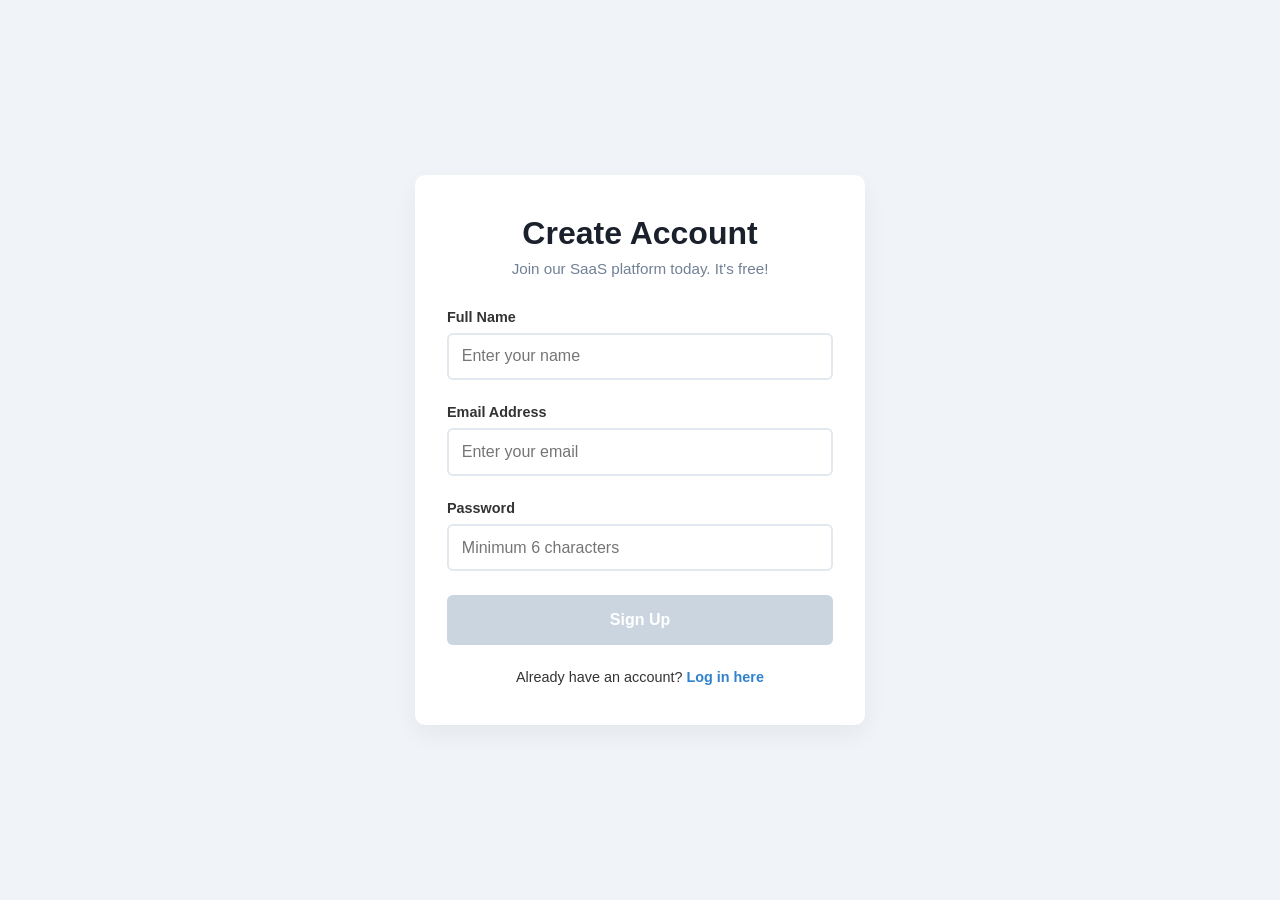
==== singup.html @ b460a63f "first commit" ====
<!DOCTYPE html>
<html lang="en">
<head>
    <meta charset="UTF-8">
    <meta name="viewport" content="width=device-width, initial-scale=1.0">
    <title>SaaS Auth - Login & Signup</title>
    <link rel="stylesheet" href="./Styles/styles.css">
</head>
<body>

    <main class="app-container">
        
        <!-- ================= SIGNUP SECTION ================= -->
        <div id="signup-section">
            <header class="app-header">
                <h1>Create Account</h1>
                <p>Join our SaaS platform today. It's free!</p>
            </header>

            <form id="signup-form" class="form-card">
                <div class="form-control">
                    <label for="signup-name">Full Name</label>
                    <input type="text" id="signup-name" placeholder="Enter your name" autocomplete="off">
                    <small class="error-msg">Error message</small>
                </div>

                <div class="form-control">
                    <label for="signup-email">Email Address</label>
                    <input type="email" id="signup-email" placeholder="Enter your email" autocomplete="off">
                    <small class="error-msg">Error message</small>
                </div>

                <div class="form-control">
                    <label for="signup-password">Password</label>
                    <input type="password" id="signup-password" placeholder="Minimum 6 characters">
                    <small class="error-msg">Error message</small>
                </div>

                <button type="submit" id="signup-btn" disabled>Sign Up</button>
            </form>
            
            <footer class="app-footer">
                <p>Already have an account? <a href="#" id="go-to-login">Log in here</a></p>
            </footer>
        </div>

        <!-- ================= LOGIN SECTION ================= -->
        <div id="login-section" class="hidden">
            <header class="app-header">
                <h1>Welcome Back</h1>
                <p>Log in to your SaaS account</p>
            </header>

            <form id="login-form" class="form-card">
                <div class="form-control">
                    <label for="login-email">Email Address</label>
                    <input type="email" id="login-email" placeholder="Enter your email" autocomplete="off">
                    <small class="error-msg">Error message</small>
                </div>

                <div class="form-control">
                    <label for="login-password">Password</label>
                    <input type="password" id="login-password" placeholder="Enter your password">
                    <small class="error-msg">Error message</small>
                </div>

                <button type="submit" id="login-btn">Log In</button>
            </form>
            
            <footer class="app-footer">
                <p>Don't have an account? <a href="#" id="go-to-signup">Sign up here</a></p>
            </footer>
        </div>

    </main>

    <script src="app.js"></script>
</body>
</html>
---- Styles/styles.css ----
/* --- Base Styles --- */
* {
    box-sizing: border-box;
    margin: 0;
    padding: 0;
    font-family: 'Segoe UI', Tahoma, Geneva, Verdana, sans-serif;
}

body {
    background-color: #f0f4f8;
    display: flex;
    justify-content: center;
    align-items: center;
    min-height: 100vh;
    color: #333;
}

.app-container {
    background: #ffffff;
    width: 100%;
    max-width: 450px;
    border-radius: 10px;
    box-shadow: 0 10px 25px rgba(0,0,0,0.05);
    padding: 2.5rem 2rem;
    overflow: hidden;
}

/* --- Utility Class for Toggling --- */
.hidden {
    display: none !important;
}

/* --- Header --- */
.app-header {
    text-align: center;
    margin-bottom: 2rem;
}

.app-header h1 {
    color: #1a202c;
    margin-bottom: 0.5rem;
}

.app-header p {
    color: #718096;
    font-size: 0.95rem;
}

/* --- Form Styles --- */
.form-control {
    margin-bottom: 1.5rem;
    position: relative;
}

.form-control label {
    display: block;
    margin-bottom: 0.5rem;
    font-weight: 600;
    font-size: 0.9rem;
}

.form-control input {
    width: 100%;
    padding: 0.8rem;
    border: 2px solid #e2e8f0;
    border-radius: 6px;
    font-size: 1rem;
    transition: border-color 0.3s;
    outline: none;
}

.form-control input:focus {
    border-color: #3182ce;
}

/* --- Validation States (Error & Success) --- */
.form-control.error input {
    border-color: #e53e3e; /* Red */
}

.form-control.success input {
    border-color: #38a169; /* Green */
}

.form-control .error-msg {
    color: #e53e3e;
    font-size: 0.8rem;
    margin-top: 0.4rem;
    display: none;
}

.form-control.error .error-msg {
    display: block;
}

/* --- Buttons --- */
button {
    width: 100%;
    padding: 1rem;
    background: #3182ce;
    color: white;
    border: none;
    border-radius: 6px;
    font-size: 1rem;
    font-weight: bold;
    cursor: pointer;
    transition: background 0.3s;
}

button:hover:not(:disabled) {
    background: #2b6cb0;
}

button:disabled {
    background: #cbd5e0;
    cursor: not-allowed;
}

/* --- Footer Toggle Links --- */
.app-footer {
    margin-top: 1.5rem;
    text-align: center;
    font-size: 0.9rem;
}

.app-footer a {
    color: #3182ce;
    text-decoration: none;
    font-weight: bold;
}

.app-footer a:hover {
    text-decoration: underline;
}
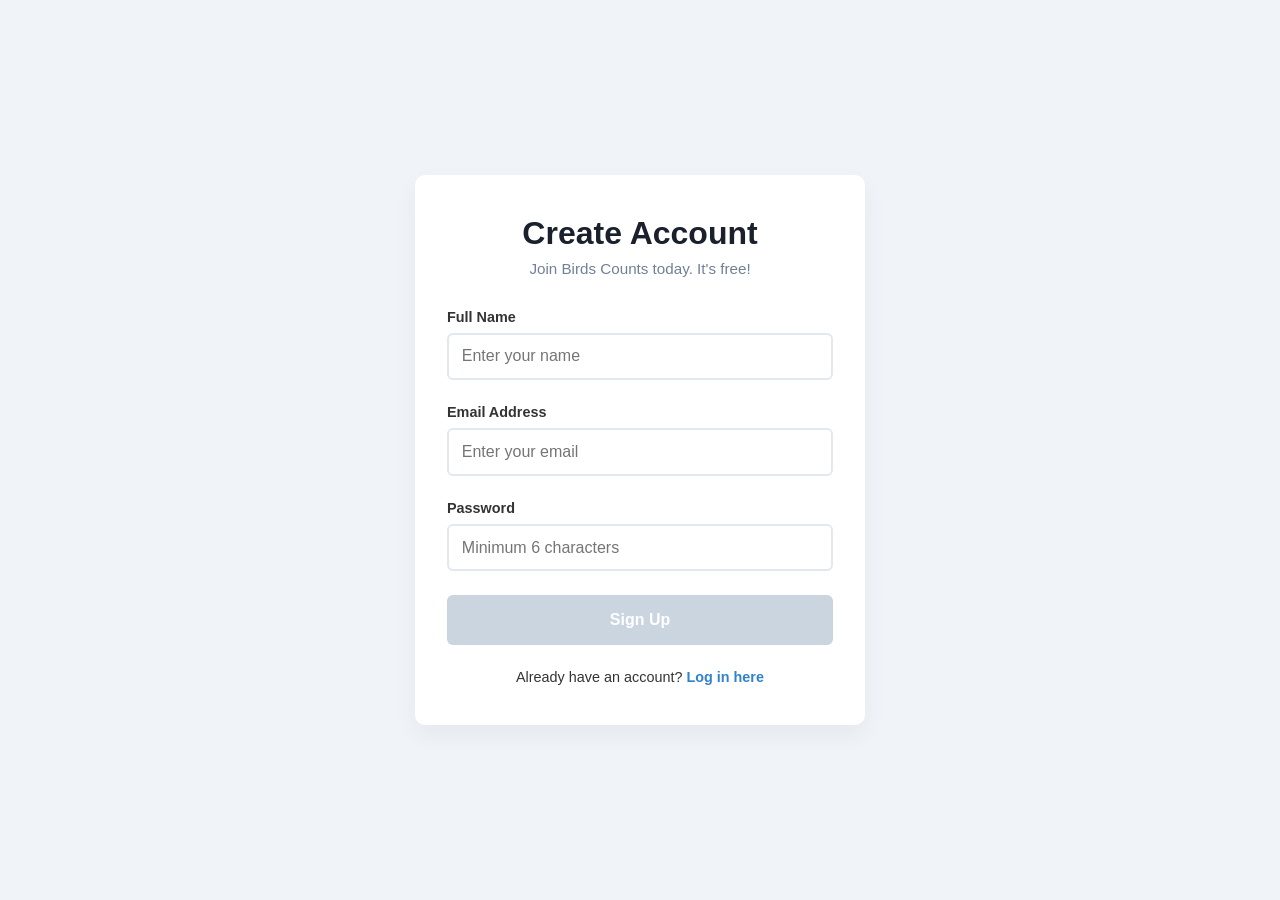
==== commit d45adeac: "link With Dash borad" ====
--- a/singup.html
+++ b/singup.html
@@ -3,7 +3,8 @@
 <head>
     <meta charset="UTF-8">
     <meta name="viewport" content="width=device-width, initial-scale=1.0">
-    <title>SaaS Auth - Login & Signup</title>
+    <title>Birds Counts - Login & Signup</title>
+    <!-- আপনার Styles ফোল্ডারের ভেতরের CSS লিঙ্ক করা হলো -->
     <link rel="stylesheet" href="./Styles/styles.css">
 </head>
 <body>
@@ -14,7 +15,7 @@
         <div id="signup-section">
             <header class="app-header">
                 <h1>Create Account</h1>
-                <p>Join our SaaS platform today. It's free!</p>
+                <p>Join Birds Counts today. It's free!</p>
             </header>
 
             <form id="signup-form" class="form-card">
@@ -48,7 +49,7 @@
         <div id="login-section" class="hidden">
             <header class="app-header">
                 <h1>Welcome Back</h1>
-                <p>Log in to your SaaS account</p>
+                <p>Log in to your Birds account</p>
             </header>
 
             <form id="login-form" class="form-card">
--- a/Styles/styles.css
+++ b/Styles/styles.css
@@ -1,4 +1,3 @@
-/* --- Base Styles --- */
 * {
     box-sizing: border-box;
     margin: 0;
@@ -25,12 +24,10 @@
     overflow: hidden;
 }
 
-/* --- Utility Class for Toggling --- */
 .hidden {
     display: none !important;
 }
 
-/* --- Header --- */
 .app-header {
     text-align: center;
     margin-bottom: 2rem;
@@ -46,7 +43,6 @@
     font-size: 0.95rem;
 }
 
-/* --- Form Styles --- */
 .form-control {
     margin-bottom: 1.5rem;
     position: relative;
@@ -73,14 +69,8 @@
     border-color: #3182ce;
 }
 
-/* --- Validation States (Error & Success) --- */
-.form-control.error input {
-    border-color: #e53e3e; /* Red */
-}
-
-.form-control.success input {
-    border-color: #38a169; /* Green */
-}
+.form-control.error input { border-color: #e53e3e; }
+.form-control.success input { border-color: #38a169; }
 
 .form-control .error-msg {
     color: #e53e3e;
@@ -89,11 +79,8 @@
     display: none;
 }
 
-.form-control.error .error-msg {
-    display: block;
-}
+.form-control.error .error-msg { display: block; }
 
-/* --- Buttons --- */
 button {
     width: 100%;
     padding: 1rem;
@@ -107,16 +94,9 @@
     transition: background 0.3s;
 }
 
-button:hover:not(:disabled) {
-    background: #2b6cb0;
-}
+button:hover:not(:disabled) { background: #2b6cb0; }
+button:disabled { background: #cbd5e0; cursor: not-allowed; }
 
-button:disabled {
-    background: #cbd5e0;
-    cursor: not-allowed;
-}
-
-/* --- Footer Toggle Links --- */
 .app-footer {
     margin-top: 1.5rem;
     text-align: center;
@@ -129,6 +109,4 @@
     font-weight: bold;
 }
 
-.app-footer a:hover {
-    text-decoration: underline;
-}+.app-footer a:hover { text-decoration: underline; }
